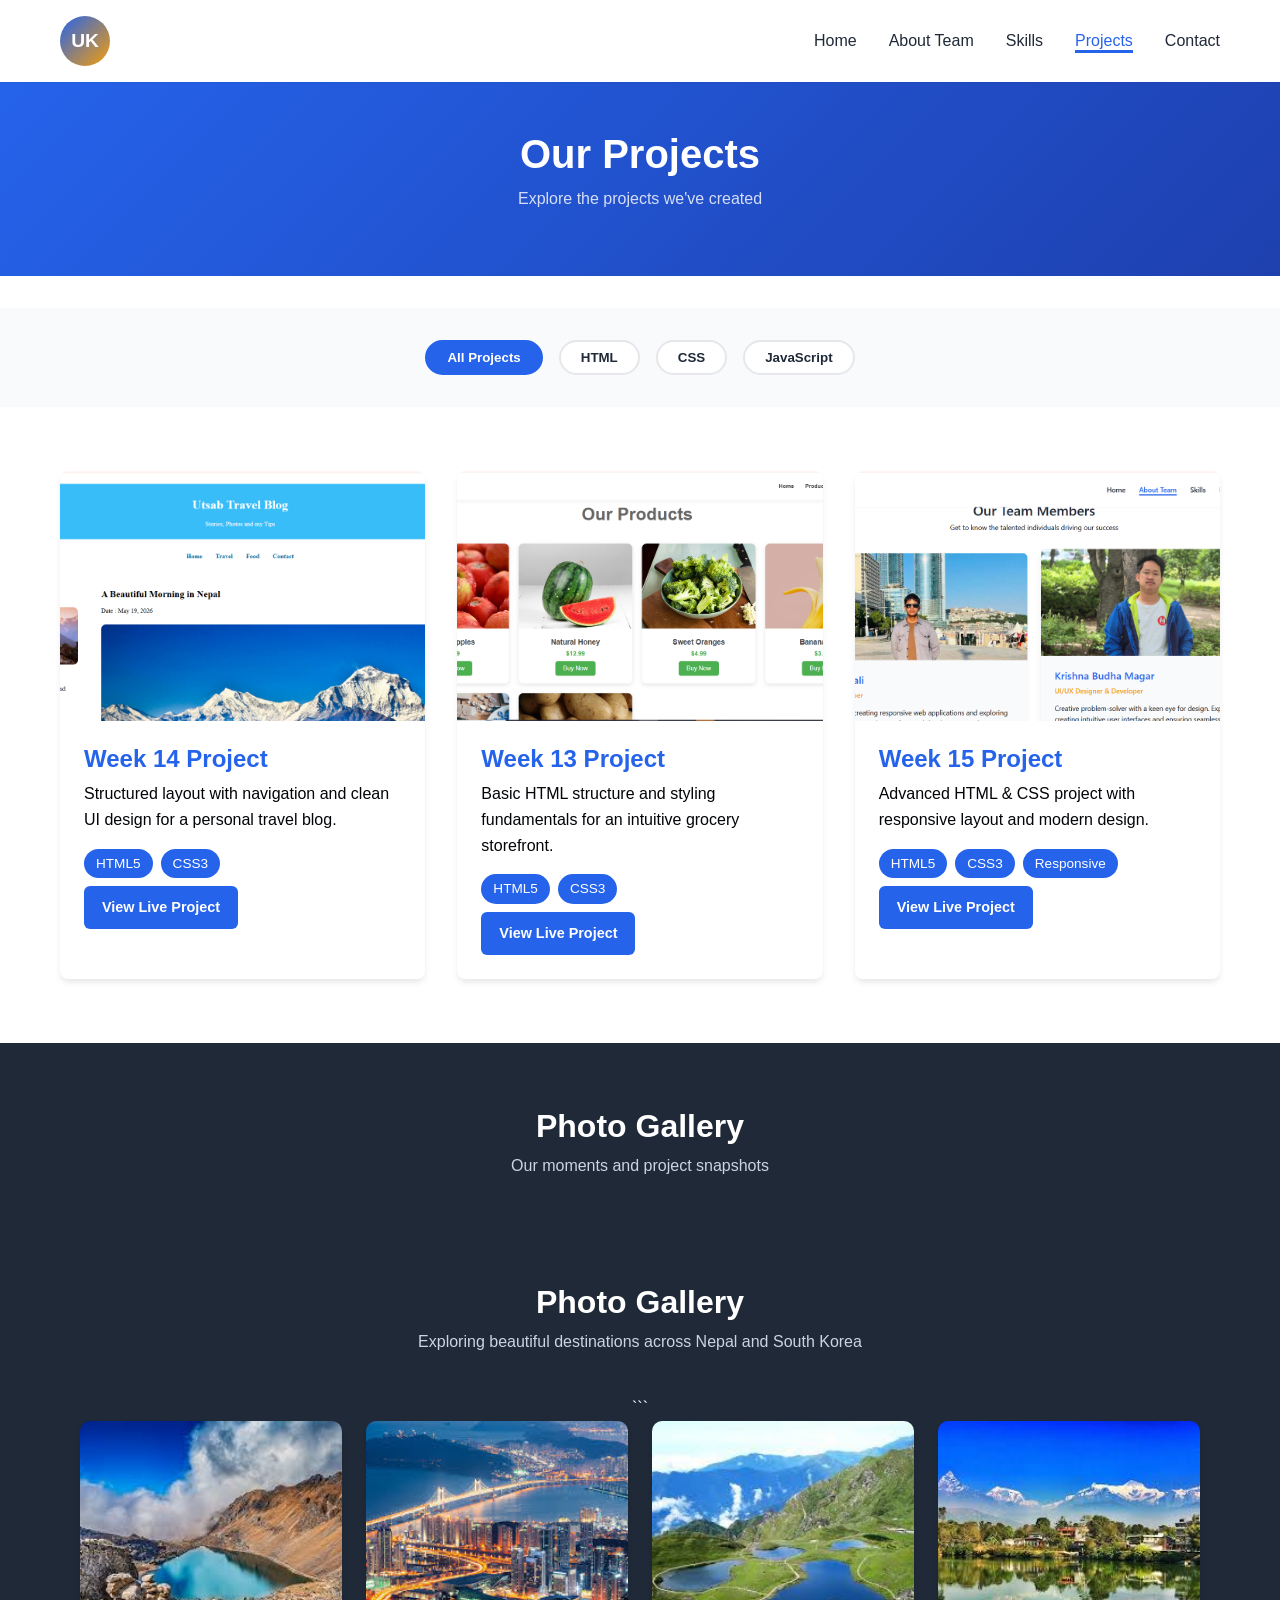
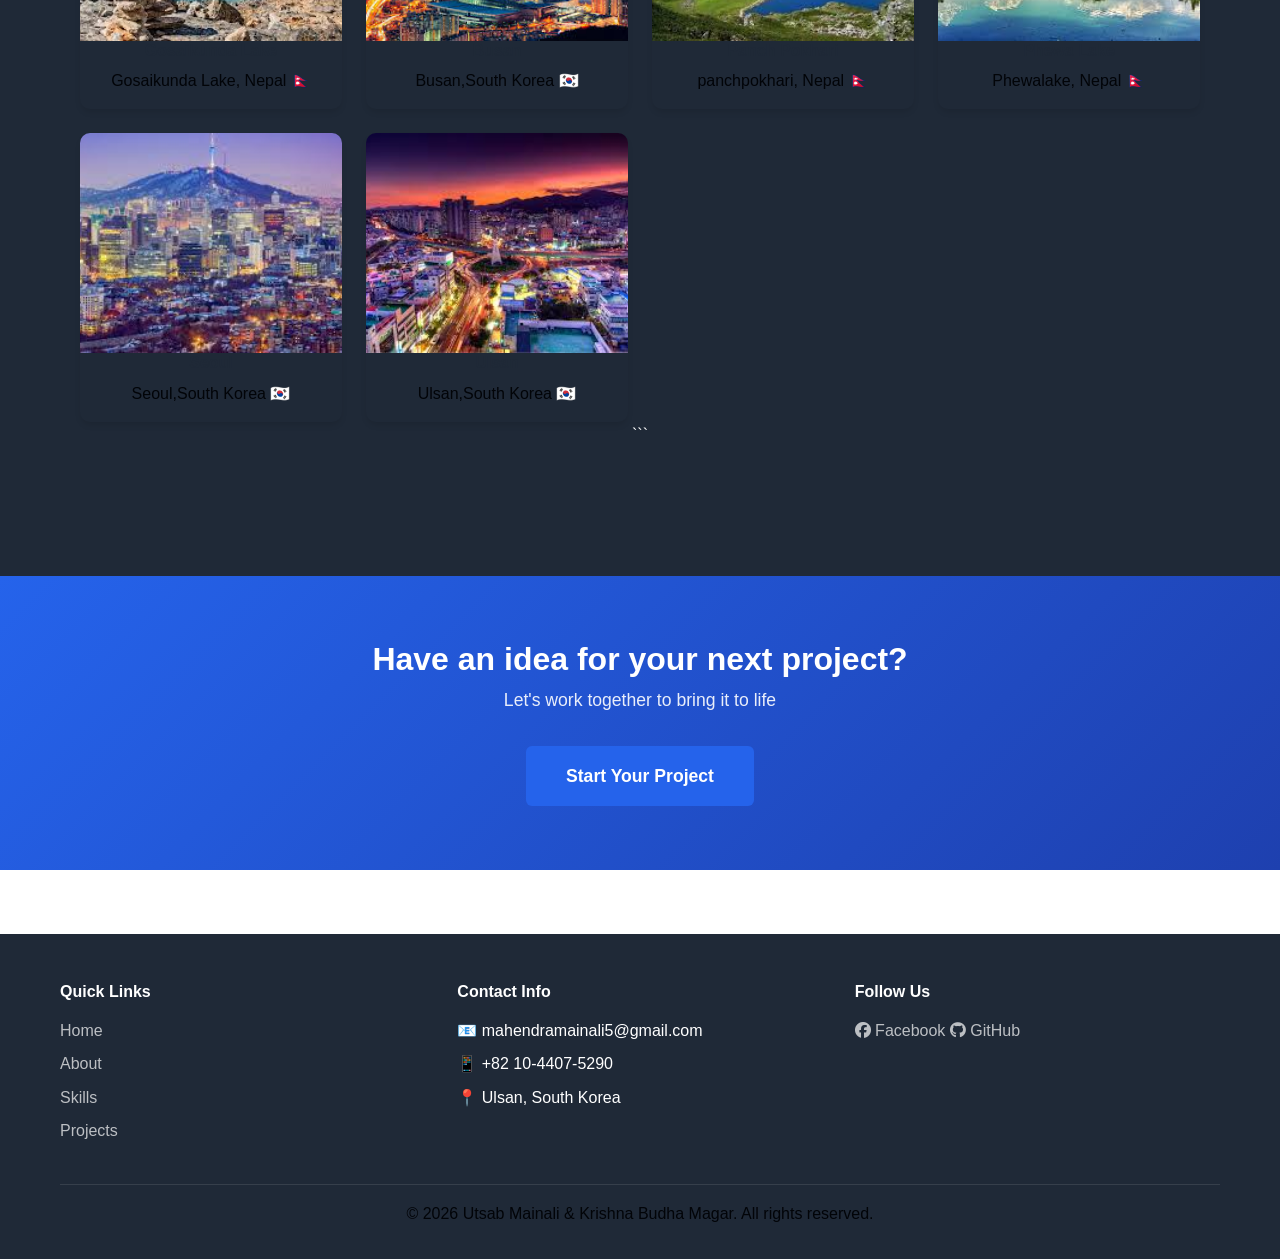
==== projects.html @ 4bd01d05 "first commit" ====
<!DOCTYPE html>
<html lang="en">
<head>
    <meta charset="UTF-8">
    <meta name="viewport" content="width=device-width, initial-scale=1.0">
    <title>Our Projects | Utsab & Krishna</title>
    <meta name="description" content="Explore web development projects by Utsab Mainali and Krishna Budha Magar, including a fresh grocery storefront, a travel blog, and a personal portfolio site.">
    <link rel="stylesheet" href="styles.css">
    <link rel="stylesheet" href="https://cdnjs.cloudflare.com/ajax/libs/font-awesome/6.5.0/css/all.min.css">
</head>
<body>
    <!-- NAVIGATION -->
    <nav class="navbar">
        <div class="container">
            <div class="nav-wrapper">
                <div class="logo">
                    <a href="index.html">
                        <span class="logo-text">UK</span>
                    </a>
                </div>
                <ul class="nav-menu">
                    <li><a href="index.html">Home</a></li>
                    <li><a href="about.html">About Team</a></li>
                    <li><a href="skills.html">Skills</a></li>
                    <li><a href="projects.html" class="active">Projects</a></li>
                    <li><a href="contact.html">Contact</a></li>
                </ul>
                <div class="hamburger">
                    <span></span>
                    <span></span>
                    <span></span>
                </div>
            </div>
        </div>
    </nav>

    <!-- PAGE HEADER -->
    <section class="page-header">
        <div class="container">
            <h1>Our Projects</h1>
            <p>Explore the projects we've created</p>
        </div>
    </section>

    <!-- FILTER BUTTONS -->
    <section class="filter-section">
        <div class="container">
            <div class="filter-buttons">
                <button class="filter-btn active" data-filter="all">All Projects</button>
                <button class="filter-btn" data-filter="html">HTML</button>
                <button class="filter-btn" data-filter="css">CSS</button>
                <button class="filter-btn" data-filter="js">JavaScript</button>
            </div>
        </div>
    </section>

    <!-- PROJECTS GALLERY -->
    <section class="projects-section">
        <div class="container">
            <div class="projects-gallery">

                <div class="project-card" data-tags="html,css,js">
                    <div class="project-image">
                        <img src="Travel.png" alt="Week 14 travel blog project preview">
                    </div>
                    <div class="project-info">
                        <h3>Week 14 Project</h3>
                        <p>Structured layout with navigation and clean UI design for a personal travel blog.</p>
                        <div class="project-tags">
                            <span class="tag">HTML5</span>
                            <span class="tag">CSS3</span>
                        </div>
                        <a href="https://mahendramainali5-coder.github.io/Week14/" target="_blank" rel="noopener" class="project-link">View Live Project</a>
                    </div>
                </div>

                <div class="project-card" data-tags="html,css">
                    <div class="project-image">
                        <img src="Freshshop.png" alt="Week 13 Fresh Shop project preview">
                    </div>
                    <div class="project-info">
                        <h3>Week 13 Project</h3>
                        <p>Basic HTML structure and styling fundamentals for an intuitive grocery storefront.</p>
                        <div class="project-tags">
                            <span class="tag">HTML5</span>
                            <span class="tag">CSS3</span>
                        </div>
                        <a href="https://mahendramainali5-coder.github.io/week13/" target="_blank" rel="noopener" class="project-link">View Live Project</a>
                    </div>
                </div>

                <div class="project-card" data-tags="html,css,js">
                    <div class="project-image">
                        <img src="Portfolio.png" alt="Week 15 advanced HTML and CSS project preview">
                    </div>
                    <div class="project-info">
                        <h3>Week 15 Project</h3>
                        <p>Advanced HTML & CSS project with responsive layout and modern design.</p>
                        <div class="project-tags">
                            <span class="tag">HTML5</span>
                            <span class="tag">CSS3</span>
                            <span class="tag">Responsive</span>
                        </div>
                        <a href="https://mahendramainali5-coder.github.io/Week15/" target="_blank" rel="noopener" class="project-link">View Live Project</a>
                    </div>
                </div>

            </div>
        </div>
    </section>

    <!-- PHOTO GALLERY SECTION -->
    <section class="gallery-section">
        <div class="container">
            <h2 class="section-title">Photo Gallery</h2>
            <p class="section-subtitle">Our moments and project snapshots</p>

            <!-- PHOTO GALLERY SECTION -->

<section class="gallery-section">
    <div class="container">
        <h2 class="section-title">Photo Gallery</h2>
        <p class="section-subtitle">Exploring beautiful destinations across Nepal and South Korea</p>

```
    <div class="gallery-grid">

        <div class="gallery-item">
            <img src="Gosaikundalake.png" alt="Gosaikunda Lake, Nepal">
            <div class="gallery-caption">
                <h4>Gosaikunda Lake</h4>
                <p>Gosaikunda Lake, Nepal 🇳🇵</p>
            </div>
        </div>

        <div class="gallery-item">
            <img src="Busan.png" alt="Busan skyline at night">
            <div class="gallery-caption">
                <h4>Busan</h4>
                <p>Busan,South Korea 🇰🇷</p>
            </div>
        </div>

        <div class="gallery-item">
            <img src="panchpokhari.png" alt="Panch Pokhari, Nepal">
            <div class="gallery-caption">
                <h4>Panch Pokhari</h4>
                <p>panchpokhari, Nepal 🇳🇵</p>
            </div>
        </div>

        <div class="gallery-item">
            <img src="Phewalake.png" alt="Phewa Lake, Pokhara">
            <div class="gallery-caption">
                <h4>Phewa Lake</h4>
                <p>Phewalake, Nepal 🇳🇵</p>
            </div>
        </div>

        <div class="gallery-item">
            <img src="Seoul.png" alt="Seoul skyline">
            <div class="gallery-caption">
                <h4>Seoul</h4>
                <p>Seoul,South Korea 🇰🇷</p>
            </div>
        </div>

        <div class="gallery-item">
            <img src="Ulsan.png" alt="Ulsan cityscape">
            <div class="gallery-caption">
                <h4>Ulsan</h4>
                <p>Ulsan,South Korea 🇰🇷</p>
            </div>
        </div>

    </div>
</div>
```

</section>

            </div>
        </div>
    </section>

    <!-- CTA SECTION -->
    <section class="cta-section">
        <div class="container">
            <div class="cta-content">
                <h2>Have an idea for your next project?</h2>
                <p>Let's work together to bring it to life</p>
                <a href="contact.html" class="btn btn-primary btn-large">Start Your Project</a>
            </div>
        </div>
    </section>

    <!-- FOOTER -->
    <footer class="footer">
        <div class="container">
            <div class="footer-content">
                <div class="footer-section">
                    <h4>Quick Links</h4>
                    <ul>
                        <li><a href="index.html">Home</a></li>
                        <li><a href="about.html">About</a></li>
                        <li><a href="skills.html">Skills</a></li>
                        <li><a href="projects.html">Projects</a></li>
                    </ul>
                </div>
                <div class="footer-section">
                    <h4>Contact Info</h4>
                    <ul>
                        <li>📧 mahendramainali5@gmail.com</li>
                        <li>📱 +82 10-4407-5290</li>
                        <li>📍 Ulsan, South Korea</li>
                    </ul>
                </div>
                <div class="footer-section">
                    <h4>Follow Us</h4>
                    <ul>
                        <li>
                            <a href="https://www.facebook.com/utsav.mainali.724925" target="_blank" rel="noopener" class="social-btn">
                                <i class="fab fa-facebook"></i> Facebook
                            </a>
                            <a href="https://github.com/mahendramainali5-coder" target="_blank" rel="noopener" class="social-btn">
                                <i class="fab fa-github"></i> GitHub
                            </a>
                        </li>
                    </ul>
                </div>
            </div>
            <div class="footer-bottom">
                <p>&copy; 2026 Utsab Mainali & Krishna Budha Magar. All rights reserved.</p>
            </div>
        </div>
    </footer>

    <script src="script.js"></script>
</body>
</html>
---- styles.css ----
/* ═══════════════════════════════════════════════════════════════ */
/* UTSAB & KRISHNA - TEAM PROJECT STYLESHEET */
/* HTML5 & CSS3 Only - College Project */
/* ═══════════════════════════════════════════════════════════════ */

/* ── ROOT & RESET ── */
* {
    margin: 0;
    padding: 0;
    box-sizing: border-box;
}

:root {
    --primary-color: #2563eb;
    --secondary-color: #1e40af;
    --accent-color: #f59e0b;
    --text-dark: #1f2937;
    --text-light: #020408;
    --bg-light: #f9fafb;
    --bg-white: #ffffff;
    --border-color: #e5e7eb;
    --success-color: #10b981;
    --shadow-sm: 0 1px 2px 0 rgba(0, 0, 0, 0.05);
    --shadow-md: 0 4px 6px -1px rgba(0, 0, 0, 0.1);
    --shadow-lg: 0 10px 15px -3px rgba(0, 0, 0, 0.1);
    --transition: all 0.3s ease;
}

html {
    scroll-behavior: smooth;
}

body {
    font-family: 'Segoe UI', Tahoma, Geneva, Verdana, sans-serif;
    line-height: 1.6;
    color: var(--text-dark);
    background-color: var(--bg-white);
}

/* ── CONTAINER & GRID ── */
.container {
    max-width: 1200px;
    margin: 0 auto;
    padding: 0 20px;
}

/* ── TYPOGRAPHY ── */
h1, h2, h3, h4, h5, h6 {
    line-height: 1.2;
    margin-bottom: 0.5em;
    font-weight: 600;
    color: var(--text-dark);
}

h1 {
    font-size: 2.5rem;
}

h2 {
    font-size: 2rem;
}

h3 {
    font-size: 1.5rem;
}

p {
    margin-bottom: 1rem;
    color: var(--text-light);
}

a {
    color: var(--primary-color);
    text-decoration: none;
    transition: var(--transition);
}

a:hover {
    color: var(--secondary-color);
    text-decoration: underline;
}

/* ── BUTTONS ── */
.btn {
    display: inline-flex;
    align-items: center;
    justify-content: center;
    padding: 12px 28px;
    border: none;
    border-radius: 6px;
    font-size: 1rem;
    font-weight: 600;
    cursor: pointer;
    transition: var(--transition);
    text-decoration: none;
}

.btn-primary {
    background-color: var(--primary-color);
    color: white;
}

.btn-primary:hover {
    background-color: var(--secondary-color);
    box-shadow: var(--shadow-lg);
}

.btn-secondary {
    background-color: var(--accent-color);
    color: white;
}

.btn-secondary:hover {
    background-color: #d97706;
    box-shadow: var(--shadow-lg);
}

.btn-small {
    padding: 8px 16px;
    font-size: 0.9rem;
}

.btn-large {
    padding: 16px 40px;
    font-size: 1.1rem;
}

/* ── NAVBAR ── */
.navbar {
    background-color: var(--bg-white);
    box-shadow: var(--shadow-sm);
    position: sticky;
    top: 0;
    z-index: 1000;
}

.nav-wrapper {
    display: flex;
    justify-content: space-between;
    align-items: center;
    padding: 1rem 0;
}

.logo a {
    display: flex;
    align-items: center;
    justify-content: center;
    width: 50px;
    height: 50px;
    background: linear-gradient(135deg, var(--primary-color), var(--accent-color));
    color: white;
    border-radius: 50%;
    font-weight: 800;
    font-size: 1.2rem;
    transition: var(--transition);
}

.logo a:hover {
    transform: scale(1.05);
    box-shadow: var(--shadow-lg);
}

.logo-text {
    text-decoration: none;
}

.nav-menu {
    display: flex;
    list-style: none;
    gap: 2rem;
    align-items: center;
}

.nav-menu a {
    color: var(--text-dark);
    font-weight: 500;
    position: relative;
    padding-bottom: 4px;
}

.nav-menu a::after {
    content: '';
    position: absolute;
    width: 0;
    height: 3px;
    background-color: var(--primary-color);
    bottom: 0;
    left: 0;
    transition: var(--transition);
}

.nav-menu a:hover::after {
    width: 100%;
}

.nav-menu a.active,
.nav-menu a.active::after {
    color: var(--primary-color);
    width: 100%;
}

.hamburger {
    display: none;
    flex-direction: column;
    cursor: pointer;
}

.hamburger span {
    width: 25px;
    height: 3px;
    background-color: var(--text-dark);
    margin: 5px 0;
    transition: var(--transition);
    border-radius: 3px;
}

/* ── HERO SECTION ── */
.hero {
    position: relative;
    min-height: 600px;
    background: linear-gradient(135deg, var(--primary-color), var(--secondary-color));
    color: white;
    display: flex;
    align-items: center;
    justify-content: center;
    overflow: hidden;
}

.hero-overlay {
    position: absolute;
    top: 0;
    left: 0;
    right: 0;
    bottom: 0;
    background: url('data:image/svg+xml,<svg xmlns="http://www.w3.org/2000/svg" viewBox="0 0 1200 600"><defs><pattern id="dots" x="0" y="0" width="50" height="50" patternUnits="userSpaceOnUse"><circle cx="25" cy="25" r="2" fill="rgba(255,255,255,0.1)"/></pattern></defs><rect width="1200" height="600" fill="url(%23dots)"/></svg>');
    opacity: 0.3;
}

.hero-content {
    position: relative;
    z-index: 1;
    text-align: center;
}

.hero-title {
    font-size: 3.5rem;
    margin-bottom: 1rem;
    font-weight: 800;
}

.hero-subtitle {
    font-size: 1.5rem;
    margin-bottom: 0.5rem;
    opacity: 0.9;
}

.hero-description {
    font-size: 1.1rem;
    margin-bottom: 2rem;
    opacity: 0.85;
    max-width: 500px;
    margin-left: auto;
    margin-right: auto;
}

.hero-buttons {
    display: flex;
    gap: 1rem;
    justify-content: center;
    flex-wrap: wrap;
}

.hero .btn {
    color: white;
}

/* ── FEATURED SECTION ── */
.featured-section {
    padding: 4rem 0;
    background-color: var(--bg-light);
}

.section-header {
    text-align: center;
    margin-bottom: 3rem;
}

.section-header h2 {
    margin-bottom: 0.5rem;
}

.featured-grid {
    display: grid;
    grid-template-columns: repeat(auto-fit, minmax(300px, 1fr));
    gap: 2rem;
}

.featured-card {
    background-color: var(--bg-white);
    border-radius: 10px;
    overflow: hidden;
    box-shadow: var(--shadow-md);
    transition: var(--transition);
}

.featured-card:hover {
    transform: translateY(-10px);
    box-shadow: var(--shadow-lg);
}

.featured-image {
    position: relative;
    height: 250px;
    overflow: hidden;
    background-color: #e5e7eb;
}

.featured-image img {
    width: 100%;
    height: 100%;
    object-fit: cover;
    transition: var(--transition);
}

.featured-card:hover .featured-image img {
    transform: scale(1.1);
}

.featured-overlay {
    position: absolute;
    top: 0;
    left: 0;
    right: 0;
    bottom: 0;
    background-color: rgba(0, 0, 0, 0.7);
    display: flex;
    align-items: center;
    justify-content: center;
    opacity: 0;
    transition: var(--transition);
}

.featured-card:hover .featured-overlay {
    opacity: 1;
}

.featured-info {
    padding: 1.5rem;
}

.featured-info h3 {
    margin-bottom: 0.5rem;
}

/* ── HIGHLIGHTS SECTION ── */
.highlights-section {
    padding: 4rem 0;
}

.highlights-grid {
    display: grid;
    grid-template-columns: repeat(auto-fit, minmax(250px, 1fr));
    gap: 2rem;
}

.highlight-card {
    text-align: center;
    padding: 2rem;
    border-radius: 8px;
    background-color: var(--bg-light);
    transition: var(--transition);
}

.highlight-card:hover {
    background-color: var(--primary-color);
    color: white;
    transform: translateY(-5px);
}

.highlight-icon {
    font-size: 3rem;
    margin-bottom: 1rem;
}

.highlight-card h3 {
    margin-bottom: 0.5rem;
}

.highlight-card p {
    margin-bottom: 0;
}

.highlight-card:hover p {
    color: white;
    opacity: 0.9;
}

/* ── CTA SECTION ── */
.cta-section {
    padding: 4rem 0;
    background: linear-gradient(135deg, var(--primary-color), var(--secondary-color));
    color: white;
    text-align: center;
}

.cta-content h2 {
    color: white;
    margin-bottom: 0.5rem;
}

.cta-content p {
    color: rgba(255, 255, 255, 0.9);
    margin-bottom: 2rem;
    font-size: 1.1rem;
}

/* ── PAGE HEADER ── */
.page-header {
    padding: 3rem 0;
    background: linear-gradient(135deg, var(--primary-color), var(--secondary-color));
    color: white;
    text-align: center;
    margin-bottom: 2rem;
}

.page-header h1 {
    color: white;
    margin-bottom: 0.5rem;
}

.page-header p {
    color: rgba(255, 255, 255, 0.9);
    opacity: 0.9;
}

/* ── TEAM SECTION ── */
.team-intro-section {
    padding: 3rem 0;
    background-color: var(--bg-light);
}

.intro-content {
    max-width: 800px;
    margin: 0 auto;
    text-align: center;
}

.intro-content h2 {
    color: var(--primary-color);
    margin-bottom: 1.5rem;
}

.team-members-section {
    padding: 4rem 0;
}

.team-grid {
    display: grid;
    grid-template-columns: repeat(auto-fit, minmax(350px, 1fr));
    gap: 2rem;
}

.team-member-card {
    background-color: var(--bg-light);
    border-radius: 10px;
    overflow: hidden;
    transition: var(--transition);
    box-shadow: var(--shadow-md);
}

.team-member-card:hover {
    transform: translateY(-10px);
    box-shadow: var(--shadow-lg);
}

.member-image {
    height: 250px;
    overflow: hidden;
    background-color: #e5e7eb;
}

.member-image img {
    width: 100%;
    height: 100%;
    object-fit: cover;
}

.member-info {
    padding: 2rem;
}

.member-info h3 {
    margin-bottom: 0.5rem;
    color: var(--primary-color);
}

.member-role {
    color: var(--accent-color);
    font-weight: 600;
    margin-bottom: 1rem;
}

.member-bio {
    margin-bottom: 1rem;
}

.member-details {
    background-color: var(--bg-white);
    padding: 1rem;
    border-radius: 6px;
    margin: 1rem 0;
    font-size: 0.9rem;
}

.member-details p {
    margin-bottom: 0.5rem;
}

/* ── VALUES SECTION ── */
.values-section {
    padding: 4rem 0;
    background-color: var(--bg-light);
}

.values-grid {
    display: grid;
    grid-template-columns: repeat(auto-fit, minmax(250px, 1fr));
    gap: 2rem;
}

.value-card {
    background-color: var(--bg-white);
    padding: 2rem;
    border-radius: 8px;
    text-align: center;
    transition: var(--transition);
    box-shadow: var(--shadow-sm);
}

.value-card:hover {
    box-shadow: var(--shadow-lg);
    transform: translateY(-5px);
}

.value-icon {
    font-size: 2.5rem;
    margin-bottom: 1rem;
}

.value-card h3 {
    color: var(--primary-color);
    margin-bottom: 0.5rem;
}

/* ── ACHIEVEMENTS SECTION ── */
.achievements-section {
    padding: 4rem 0;
}

.achievements-grid {
    display: grid;
    grid-template-columns: repeat(auto-fit, minmax(200px, 1fr));
    gap: 2rem;
}

.achievement-item {
    text-align: center;
    padding: 2rem;
    background: linear-gradient(135deg, var(--primary-color), var(--secondary-color));
    color: white;
    border-radius: 8px;
    transition: var(--transition);
}

.achievement-item:hover {
    transform: scale(1.05);
}

.achievement-item h4 {
    font-size: 2.5rem;
    margin-bottom: 0.5rem;
    color: var(--accent-color);
}

.achievement-item p {
    margin-bottom: 0;
    color: white;
    opacity: 0.9;
}

/* ── SKILLS SECTION ── */
.skills-section {
    padding: 4rem 0;
}

.alternate-bg {
    background-color: var(--bg-light);
}

.skills-grid {
    display: grid;
    grid-template-columns: repeat(auto-fit, minmax(300px, 1fr));
    gap: 2rem;
}

.skill-item {
    background-color: var(--bg-white);
    padding: 1.5rem;
    border-radius: 8px;
    box-shadow: var(--shadow-sm);
    transition: var(--transition);
}

.skill-item:hover {
    box-shadow: var(--shadow-md);
    transform: translateY(-3px);
}

.skill-header {
    display: flex;
    justify-content: space-between;
    align-items: center;
    margin-bottom: 0.5rem;
}

.skill-header h3 {
    margin-bottom: 0;
    font-size: 1.1rem;
}

.skill-level {
    background-color: var(--primary-color);
    color: white;
    padding: 4px 12px;
    border-radius: 20px;
    font-size: 0.85rem;
    font-weight: 600;
}

.skill-bar {
    background-color: #e5e7eb;
    height: 8px;
    border-radius: 10px;
    overflow: hidden;
    margin-bottom: 0.5rem;
}

.skill-progress {
    height: 100%;
    background: linear-gradient(90deg, var(--primary-color), var(--accent-color));
    border-radius: 10px;
    transition: width 0.3s ease;
}

.skill-item p {
    font-size: 0.9rem;
    margin-bottom: 0;
}

/* ── EXPERTISE SECTION ── */
.expertise-section {
    padding: 4rem 0;
    background-color: var(--bg-light);
}

.expertise-grid {
    display: grid;
    grid-template-columns: repeat(auto-fit, minmax(280px, 1fr));
    gap: 2rem;
}

.expertise-card {
    background-color: var(--bg-white);
    padding: 2rem;
    border-radius: 8px;
    text-align: center;
    box-shadow: var(--shadow-sm);
    transition: var(--transition);
}

.expertise-card:hover {
    box-shadow: var(--shadow-lg);
    border-top: 4px solid var(--primary-color);
}

.expertise-card h3 {
    color: var(--primary-color);
    margin-bottom: 1rem;
}

/* ── FILTER & PROJECTS ── */
.filter-section {
    padding: 2rem 0;
    background-color: var(--bg-light);
}

.filter-buttons {
    display: flex;
    justify-content: center;
    gap: 1rem;
    flex-wrap: wrap;
}

.filter-btn {
    padding: 8px 20px;
    border: 2px solid var(--border-color);
    background-color: var(--bg-white);
    color: var(--text-dark);
    border-radius: 20px;
    cursor: pointer;
    font-weight: 600;
    transition: var(--transition);
}

.filter-btn:hover,
.filter-btn.active {
    background-color: var(--primary-color);
    color: white;
    border-color: var(--primary-color);
}

.projects-section {
    padding: 4rem 0;
}

.projects-gallery {
    display: grid;
    grid-template-columns: repeat(auto-fill, minmax(300px, 1fr));
    gap: 2rem;
}

.project-card {
    background-color: var(--bg-white);
    border-radius: 8px;
    overflow: hidden;
    box-shadow: var(--shadow-md);
    transition: var(--transition);
}

.project-card:hover {
    transform: translateY(-10px);
    box-shadow: var(--shadow-lg);
}

.project-image {
    position: relative;
    height: 250px;
    overflow: hidden;
    background-color: #e5e7eb;
}

.project-image img {
    width: 100%;
    height: 100%;
    object-fit: cover;
    transition: var(--transition);
}

.project-card:hover .project-image img {
    transform: scale(1.1);
}

.project-overlay {
    position: absolute;
    top: 0;
    left: 0;
    right: 0;
    bottom: 0;
    background-color: rgba(0, 0, 0, 0.7);
    display: flex;
    align-items: center;
    justify-content: center;
    opacity: 0;
    transition: var(--transition);
}

.project-card:hover .project-overlay {
    opacity: 1;
}

.overlay-content {
    color: white;
    text-align: center;
}

.overlay-content h3 {
    color: white;
    margin-bottom: 0.5rem;
}

.overlay-content p {
    color: white;
    opacity: 0.8;
}

.project-info {
    padding: 1.5rem;
}

.project-info h3 {
    margin-bottom: 0.5rem;
    color: var(--primary-color);
}

.project-tags {
    display: flex;
    gap: 0.5rem;
    flex-wrap: wrap;
    margin-top: 1rem;
}

.tag {
    background-color: var(--primary-color);
    color: white;
    padding: 4px 12px;
    border-radius: 20px;
    font-size: 0.85rem;
}

/* ── CONTACT SECTION ── */
.contact-section {
    padding: 4rem 0;
    background-color: var(--bg-light);
}

.contact-wrapper {
    display: grid;
    grid-template-columns: repeat(auto-fit, minmax(400px, 1fr));
    gap: 3rem;
}

.contact-form-wrapper h2,
.contact-info-wrapper h2 {
    color: var(--primary-color);
    margin-bottom: 1.5rem;
}

.contact-form {
    background-color: var(--bg-white);
    padding: 2rem;
    border-radius: 8px;
    box-shadow: var(--shadow-md);
}

.form-group {
    margin-bottom: 1.5rem;
}

.form-row {
    display: grid;
    grid-template-columns: repeat(auto-fit, minmax(200px, 1fr));
    gap: 1rem;
}

.form-group label {
    display: block;
    margin-bottom: 0.5rem;
    font-weight: 600;
    color: var(--text-dark);
}

.form-group input,
.form-group textarea,
.form-group select {
    width: 100%;
    padding: 10px 12px;
    border: 2px solid var(--border-color);
    border-radius: 6px;
    font-family: inherit;
    font-size: 1rem;
    transition: var(--transition);
}

.form-group input:focus,
.form-group textarea:focus,
.form-group select:focus {
    outline: none;
    border-color: var(--primary-color);
    box-shadow: 0 0 0 3px rgba(37, 99, 235, 0.1);
}

.form-group textarea {
    resize: vertical;
}

.contact-info-cards {
    display: grid;
    gap: 1.5rem;
}

.info-card {
    background-color: var(--bg-white);
    padding: 1.5rem;
    border-radius: 8px;
    box-shadow: var(--shadow-sm);
    border-left: 4px solid var(--primary-color);
}

.info-icon {
    font-size: 2rem;
    margin-bottom: 1rem;
}

.info-card h3 {
    color: var(--primary-color);
    margin-bottom: 0.5rem;
}

.info-card p {
    margin-bottom: 0.25rem;
    font-size: 0.95rem;
}

.social-links {
    background-color: var(--bg-white);
    padding: 1.5rem;
    border-radius: 8px;
    box-shadow: var(--shadow-sm);
    text-align: center;
}

.social-links h3 {
    color: var(--primary-color);
    margin-bottom: 1rem;
}

.social-icons {
    display: flex;
    justify-content: center;
    gap: 1rem;
}

.social-icon {
    width: 40px;
    height: 40px;
    display: flex;
    align-items: center;
    justify-content: center;
    background-color: var(--primary-color);
    color: white;
    border-radius: 50%;
    transition: var(--transition);
    font-weight: 600;
}

.social-icon:hover {
    background-color: var(--secondary-color);
    transform: translateY(-5px);
}

/* ── TEAM CONTACT SECTION ── */
.team-contact-section {
    padding: 4rem 0;
    background-color: var(--bg-white);
}

.team-contact-grid {
    display: grid;
    grid-template-columns: repeat(auto-fit, minmax(300px, 1fr));
    gap: 2rem;
}

.team-member-contact {
    background-color: var(--bg-light);
    padding: 2rem;
    border-radius: 8px;
    text-align: center;
    transition: var(--transition);
}

.team-member-contact:hover {
    transform: translateY(-10px);
    box-shadow: var(--shadow-lg);
}

.team-member-contact h3 {
    color: var(--primary-color);
    margin-bottom: 0.5rem;
}

.team-member-contact .role {
    color: var(--accent-color);
    font-weight: 600;
    margin-bottom: 1rem;
}

.contact-details {
    background-color: var(--bg-white);
    padding: 1rem;
    border-radius: 6px;
    margin: 1rem 0;
    text-align: left;
}

.contact-details p {
    margin-bottom: 0.5rem;
    font-size: 0.9rem;
}

/* ── FAQ SECTION ── */
.faq-section {
    padding: 4rem 0;
    background-color: var(--bg-light);
}

.faq-grid {
    display: grid;
    grid-template-columns: repeat(auto-fit, minmax(300px, 1fr));
    gap: 2rem;
}

.faq-item {
    background-color: var(--bg-white);
    padding: 1.5rem;
    border-radius: 8px;
    box-shadow: var(--shadow-sm);
    border-left: 4px solid var(--primary-color);
}

.faq-item h3 {
    color: var(--primary-color);
    margin-bottom: 1rem;
    font-size: 1.1rem;
}

/* ── FOOTER ── */
.footer {
    background-color: var(--text-dark);
    color: white;
    padding: 3rem 0 1rem;
    margin-top: 4rem;
}

.footer-content {
    display: grid;
    grid-template-columns: repeat(auto-fit, minmax(200px, 1fr));
    gap: 2rem;
    margin-bottom: 2rem;
}

.footer-section h4 {
    color: white;
    margin-bottom: 1rem;
}

.footer-section ul {
    list-style: none;
}

.footer-section li {
    margin-bottom: 0.5rem;
}

.footer-section a {
    color: rgba(255, 255, 255, 0.7);
}

.footer-section a:hover {
    color: white;
    text-decoration: underline;
}

.footer-bottom {
    text-align: center;
    padding-top: 1rem;
    border-top: 1px solid rgba(255, 255, 255, 0.1);
    color: rgba(255, 255, 255, 0.7);
}

/* ═══════════════════════════════════════════════════════════════ */
/* RESPONSIVE DESIGN - MEDIA QUERIES */
/* ═══════════════════════════════════════════════════════════════ */

/* Tablet (768px and below) */
@media (max-width: 768px) {
    h1 {
        font-size: 2rem;
    }

    h2 {
        font-size: 1.5rem;
    }

    .nav-menu {
        display: none;
        position: absolute;
        top: 100%;
        left: 0;
        right: 0;
        flex-direction: column;
        background-color: var(--bg-white);
        padding: 1rem 0;
        gap: 0;
        box-shadow: var(--shadow-lg);
    }

    .nav-menu.active {
        display: flex;
    }

    .nav-menu li {
        width: 100%;
    }

    .nav-menu a {
        display: block;
        padding: 1rem 2rem;
    }

    .hamburger {
        display: flex;
    }

    .hamburger.active span:nth-child(1) {
        transform: rotate(45deg) translate(10px, 10px);
    }

    .hamburger.active span:nth-child(2) {
        opacity: 0;
    }

    .hamburger.active span:nth-child(3) {
        transform: rotate(-45deg) translate(8px, -8px);
    }

    .hero-title {
        font-size: 2.5rem;
    }

    .hero-subtitle {
        font-size: 1.2rem;
    }

    .featured-grid {
        grid-template-columns: 1fr;
    }

    .highlights-grid {
        grid-template-columns: repeat(2, 1fr);
    }

    .team-grid {
        grid-template-columns: 1fr;
    }

    .values-grid {
        grid-template-columns: repeat(2, 1fr);
    }

    .achievements-grid {
        grid-template-columns: repeat(2, 1fr);
    }

    .skills-grid {
        grid-template-columns: 1fr;
    }

    .projects-gallery {
        grid-template-columns: repeat(auto-fill, minmax(250px, 1fr));
    }

    .contact-wrapper {
        grid-template-columns: 1fr;
    }

    .hero-buttons {
        flex-direction: column;
    }

    .hero .btn {
        width: 100%;
    }
}

/* Mobile (480px and below) */
@media (max-width: 480px) {
    .container {
        padding: 0 15px;
    }

    h1 {
        font-size: 1.75rem;
    }

    h2 {
        font-size: 1.3rem;
    }

    .hero {
        min-height: 400px;
    }

    .hero-title {
        font-size: 1.75rem;
    }

    .hero-subtitle {
        font-size: 1rem;
    }

    .hero-description {
        font-size: 0.95rem;
    }

    .btn {
        padding: 10px 20px;
        font-size: 0.9rem;
    }

    .highlights-grid {
        grid-template-columns: 1fr;
    }

    .values-grid {
        grid-template-columns: 1fr;
    }

    .achievements-grid {
        grid-template-columns: 1fr;
    }

    .projects-gallery {
        grid-template-columns: 1fr;
    }

    .team-contact-grid {
        grid-template-columns: 1fr;
    }

    .faq-grid {
        grid-template-columns: 1fr;
    }

    .skill-header {
        flex-direction: column;
        align-items: flex-start;
    }

    .skill-level {
        margin-top: 0.5rem;
    }

    .filter-buttons {
        flex-direction: column;
    }

    .filter-btn {
        width: 100%;
    }

    .form-row {
        grid-template-columns: 1fr;
    }

    .footer-content {
        grid-template-columns: 1fr;
        text-align: center;
    }

    .footer-section ul {
        text-align: center;
    }
}

/* Extra Large Screens */
@media (min-width: 1400px) {
    .container {
        max-width: 1320px;
    }
    .project-info a {
    display: inline-block;
    margin-top: 10px;
    padding: 10px 16px;
    background: #2563eb;
    color: white;
    text-decoration: none;
    border-radius: 6px;
    font-weight: 500;
}

.project-info a:hover {
    background: #1e40af;
    }
}

/* ═══════════════════════════════════════════════════════════════ */
/* GALLERY SECTION (Photo Gallery on Projects page) */
/* ═══════════════════════════════════════════════════════════════ */
.gallery-section {
    padding: 4rem 0;
    background-color: var(--text-dark);
    color: white;
    text-align: center;
}

.gallery-section .section-title {
    font-size: 2rem;
    margin-bottom: 0.5rem;
    color: white;
}

.gallery-section .section-subtitle {
    color: #cbd5e1;
    margin-bottom: 2.5rem;
}

.gallery-grid {
    display: grid;
    grid-template-columns: repeat(auto-fit, minmax(250px, 1fr));
    gap: 1.5rem;
}

.gallery-item {
    overflow: hidden;
    border-radius: 10px;
    cursor: pointer;
    box-shadow: var(--shadow-md);
    position: relative;
}

.gallery-item img {
    width: 100%;
    height: 220px;
    object-fit: cover;
    display: block;
    transition: var(--transition);
}

.gallery-item:hover img {
    transform: scale(1.08);
}

/* ── LIGHTBOX ── */
.lightbox {
    position: fixed;
    inset: 0;
    background: rgba(2, 4, 8, 0.92);
    display: flex;
    align-items: center;
    justify-content: center;
    padding: 2rem;
    z-index: 2000;
    opacity: 0;
    visibility: hidden;
    transition: opacity 0.25s ease;
}

.lightbox.active {
    opacity: 1;
    visibility: visible;
}

.lightbox img {
    max-width: 90vw;
    max-height: 85vh;
    border-radius: 8px;
    box-shadow: var(--shadow-lg);
}

.lightbox-close {
    position: absolute;
    top: 1.5rem;
    right: 1.5rem;
    width: 42px;
    height: 42px;
    border-radius: 50%;
    background: white;
    color: var(--text-dark);
    display: flex;
    align-items: center;
    justify-content: center;
    font-size: 1.5rem;
    cursor: pointer;
    transition: var(--transition);
    border: none;
}

.lightbox-close:hover {
    background: var(--primary-color);
    color: white;
}

/* ── PROJECT CARD LINK BUTTON ── */
.project-info a.project-link {
    display: inline-block;
    margin-top: 0.5rem;
    padding: 10px 18px;
    background: var(--primary-color);
    color: white;
    text-decoration: none;
    border-radius: 6px;
    font-weight: 600;
    font-size: 0.9rem;
    transition: var(--transition);
}

.project-info a.project-link:hover {
    background: var(--secondary-color);
    color: white;
    text-decoration: none;
}

.project-info .project-links {
    display: flex;
    gap: 0.75rem;
    flex-wrap: wrap;
}

/* ── FORM VALIDATION FEEDBACK (used by script.js) ── */
.form-group input.invalid,
.form-group textarea.invalid {
    border-color: #ef4444;
}

.form-error {
    color: #ef4444;
    font-size: 0.85rem;
    margin-top: 0.35rem;
    display: none;
}

.form-error.show {
    display: block;
}

.form-success {
    background-color: #d1fae5;
    color: #065f46;
    padding: 1rem 1.25rem;
    border-radius: 8px;
    margin-bottom: 1.5rem;
    font-weight: 600;
    display: none;
}

.form-success.show {
    display: block;
}

/* ── RESPONSIVE: GALLERY ── */
@media (max-width: 480px) {
    .gallery-grid {
        grid-template-columns: 1fr;
    }
}
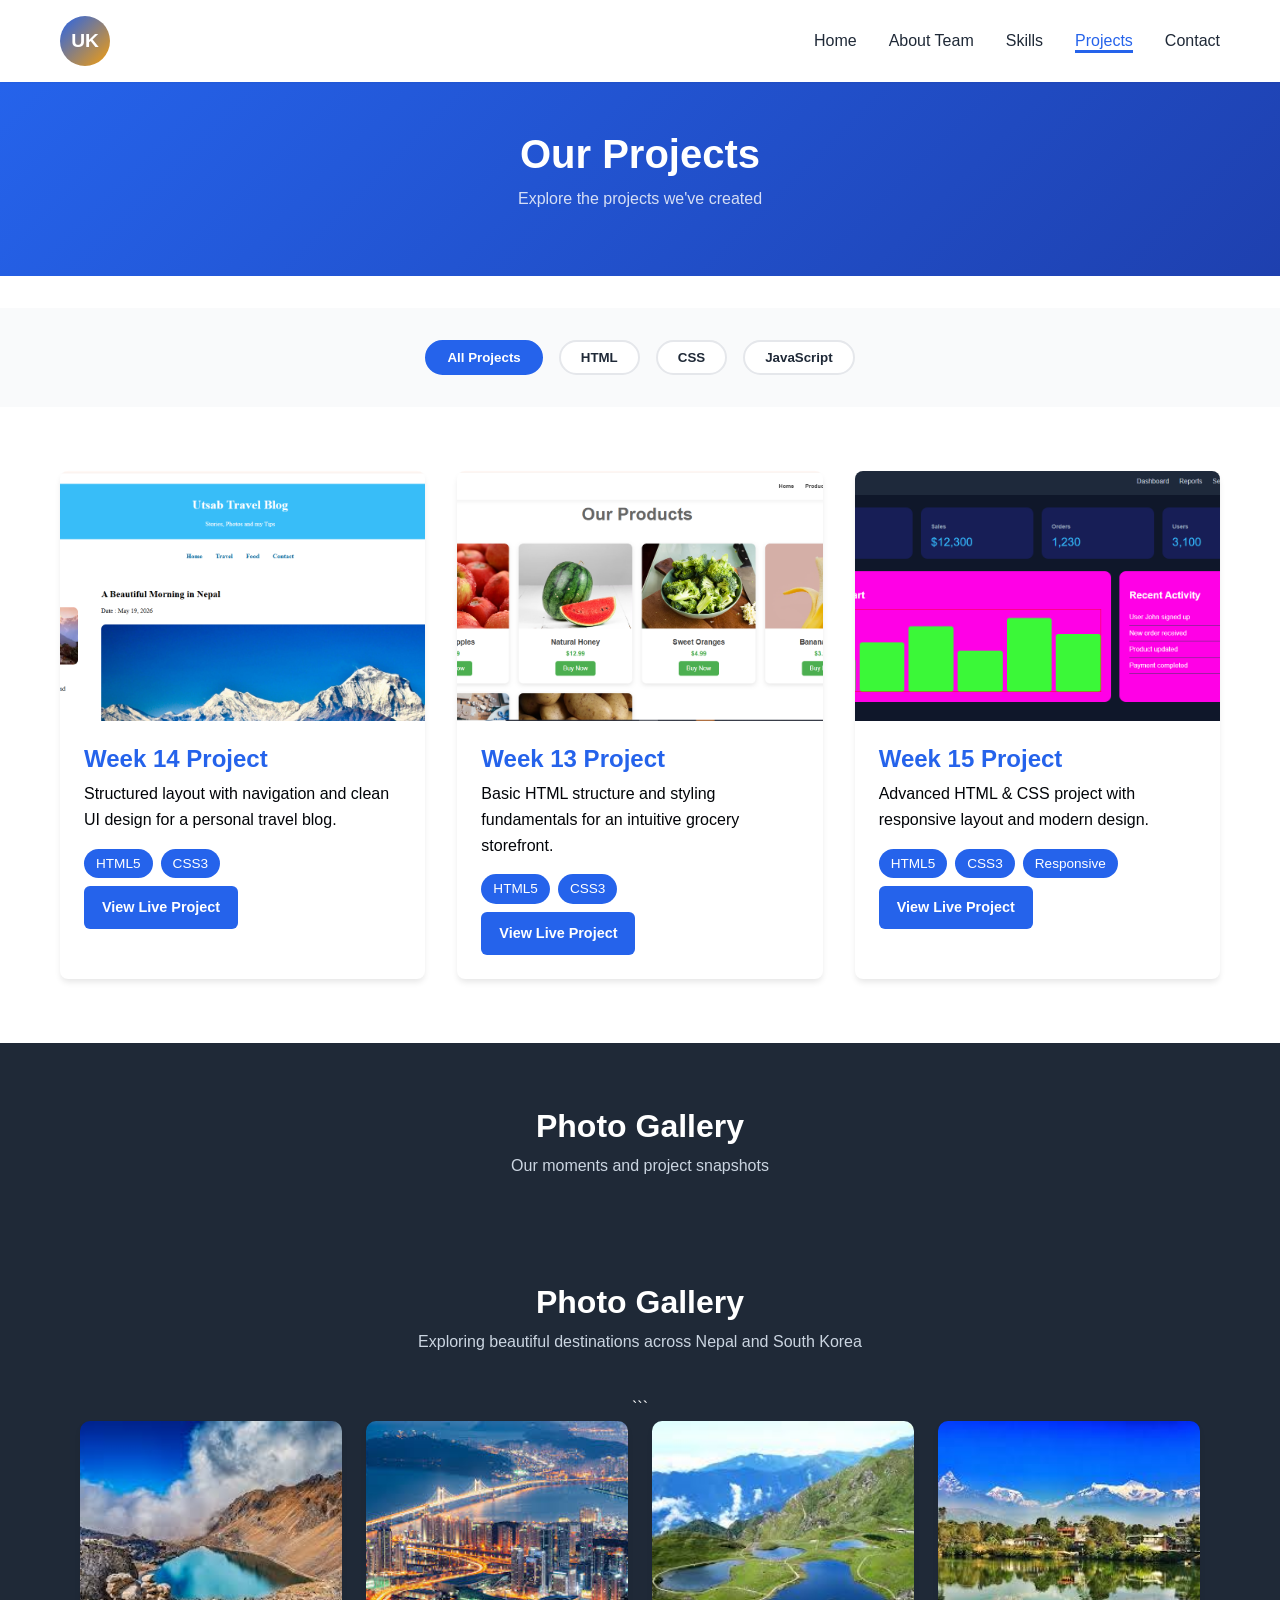
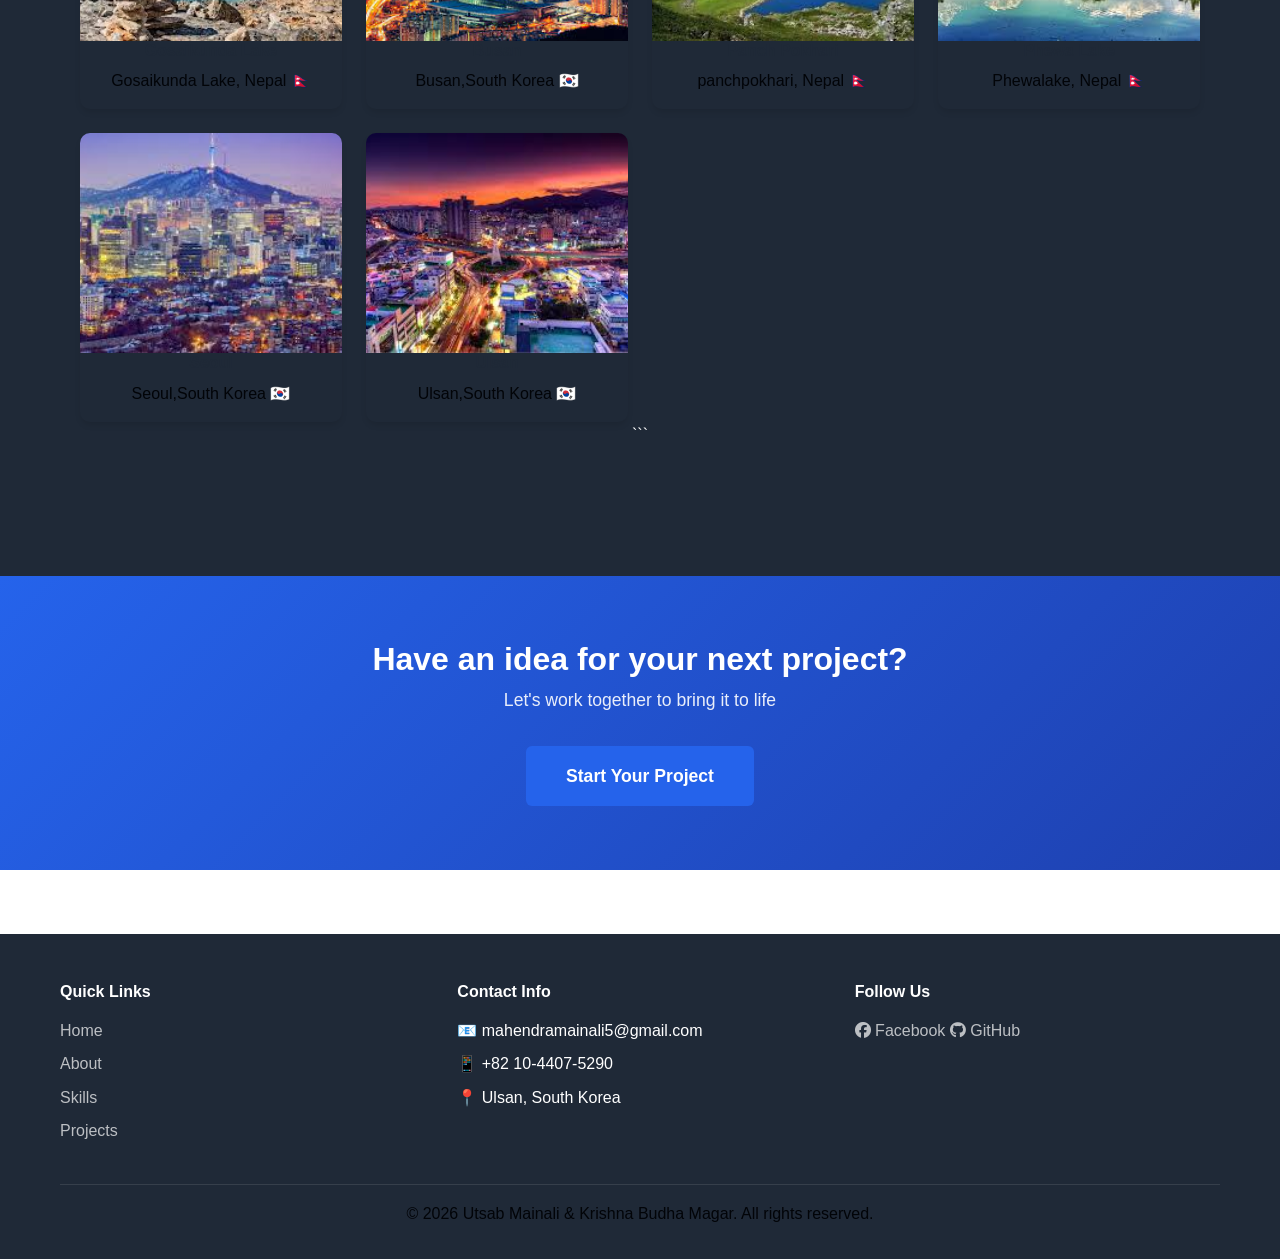
==== commit c61e9e04: "fixed mistake" ====
--- a/projects.html
+++ b/projects.html
@@ -91,7 +91,7 @@
 
                 <div class="project-card" data-tags="html,css,js">
                     <div class="project-image">
-                        <img src="Portfolio.png" alt="Week 15 advanced HTML and CSS project preview">
+                        <img src="bar.png" alt="Week 15 advanced HTML and CSS project preview">
                     </div>
                     <div class="project-info">
                         <h3>Week 15 Project</h3>
